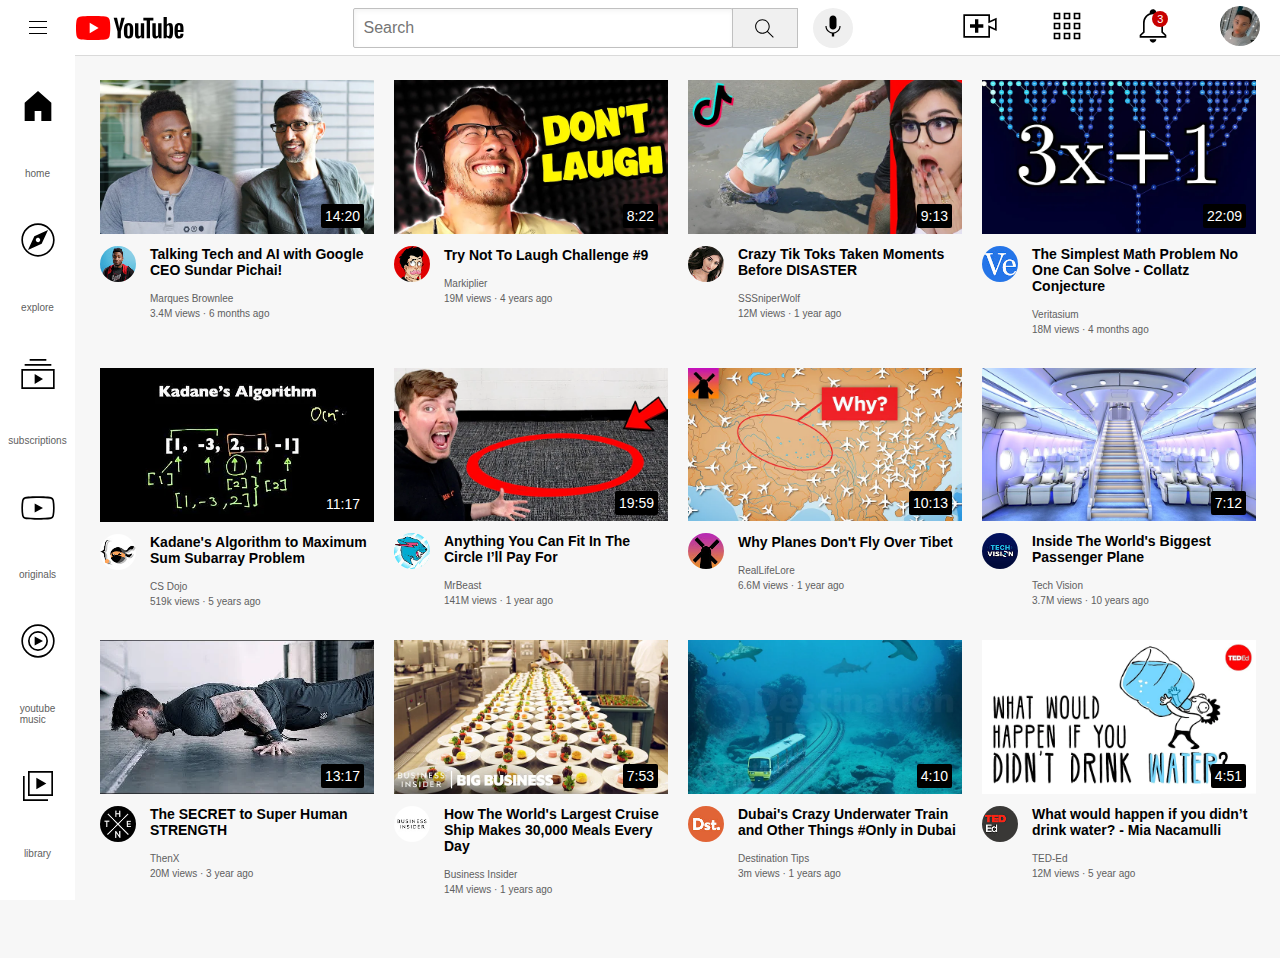
==== index.html @ a5899393 "Rename youtube.html to index.html" ====
<!DOCTYPE html>
<html>
    <head>
        <title>youtube.com clone</title>
        <link rel="stylesheet" href="styles/video.css">
        <link rel="stylesheet" href="styles/header.css">
        <link rel="stylesheet" href="styles/general.css">
        <link rel="stylesheet" href="styles/sidebar.css">
    </head>
    <body>
        <header class="header"> 
            <div class="left-section">
                <img class="hamburger" src="icons/hamburger-menu.svg">
            <img class="youtube-logo" src="icons/youtube-logo.svg">
        </div>
            <div class="middle-section">
                <input class="search-bar" type="text" placeholder="Search">
                <button class="search-button">
                    <img class="search-icon" src="icons/search.svg">
                    <div class="tooltip">Search</div>
                </button>
                <button class="voice-button">
                    <img src="icons/voice-search-icon.svg">
                    <div class="tooltip">voice button</div>
                </button>
            </div>
            <div class="right-section">
                <div class="upload-button">
                    <img class="upload" src="icons/upload.svg">
                </div>
                <div class="youtube-apps-button">
                    <img class="youtube-apps" src="icons/youtube-apps.svg">
                </div>
                <div class="notifications-container">
                        <img class="notifications" src="icons/notifications.svg">
                        <div class="number-3">3</div>
                </div>
                <div class="my-channel-button">
                    <img class="my-channel" src="Snapchat-1374532952.jpg">
                </div>  
            </div>
        </header>

        <nav class="sidebar">
                <img class="home-icon" src="icons/homw.svg">
                <p class="p">home</p>
                <img class="home-icon" src="icons/explore.svg">
                <p class="p">explore</p>
                <img class="home-icon" src="icons/subscriptions.svg">
                <p class="p">subscriptions</p>
                <img class="home-icon" src="icons/originals.svg">
                <p class="p">originals</p>
                <img class="home-icon" src="icons/youtube-music.svg">
                <p class="p">youtube<br/>music</p>
                <img class="home-icon" src="icons/library.svg">
                <p class="p">library</p>
        </nav>
<main><section class="video-grid-container">
    <div class="video-preview">
        <div class="video-row">
            <a href="https://www.youtube.com/watch?v=n2RNcPRtAiY">
                <img class="thumbnail1" src="thumbnails/thumbnail-1.webp">
            <div class="video-time">14:20</div>
            </a>
        </div>
        <div class="video-info-grid">
            <div class="channel-picture">
                <img class="profile-picture" src="channel/channel-1.jpeg">
            </div>
            <div class="video-info">
                <p class="video-title">
                    Talking Tech and AI with Google CEO Sundar Pichai!
                </p>
                <p class="video-author">
                 Marques Brownlee
                </p>
                <p class="video-stats">
                    3.4M views &#183; 6 months ago
                </p>
            </div>
        </div>
</div>


<div class="video-preview">
    <div class="video-row">
        <a href="https://www.youtube.com/watch?v=mP0RAo9SKZk">
            <img class="thumbnail1" src="thumbnails/thumbnail-2.webp">
        <div class="video-time">8:22</div>
        </a>
    </div>
    <div class="video-info-grid">
        <div class="channel-picture">
            <img class="profile-picture" src="channel/channel-2.jpeg">
        </div>
        <div class="video-info">
            <p class="video-title">
                Try Not To Laugh Challenge #9
            </p>
            <p class="video-author">
             Markiplier
            </p>
            <p class="video-stats">
                19M views &#183; 4 years ago
            </p>
        </div>
    </div>
</div>
<div class="video-preview">
<div class="video-row">
    <a href="https://www.youtube.com/watch?v=FgjPQQeTh1w">
        <img class="thumbnail1" src="thumbnails/thumbnail-3.webp">
    <div class="video-time">9:13</div>
    </a>
</div>
<div class="video-info-grid">
    <div class="channel-picture">
        <img class="profile-picture" src="channel/channel-3.jpeg">
    </div>
    <div class="video-info">
        <p class="video-title">
            Crazy Tik Toks Taken Moments Before DISASTER
        </p>
        <p class="video-author">
            SSSniperWolf
        </p>
        <p class="video-stats">
            12M views &#183; 1 year ago
        </p>
    </div>
</div>
</div>
<div class="video-preview">
    <div class="video-row">
        <a href="https://www.youtube.com/watch?v=094y1Z2wpJg">
            <img class="thumbnail1" src="thumbnails/thumbnail-4.webp">
            <div class="video-time">22:09</div>
        </a>
    </div>
    <div class="video-info-grid">
        <div class="channel-picture">
            <img class="profile-picture" src="channel/channel-4.jpeg">
        </div>
        <div class="video-info">
            <p class="video-title">
        The Simplest Math Problem No One Can Solve - Collatz Conjecture
            </p>
            <p class="video-author">
                Veritasium
            </p>
            <p class="video-stats">
                18M views &#183; 4 months ago
            </p>
        </div>
    </div>
</div>


<div class="video-preview">
<div class="video-row">
    <a href="https://www.youtube.com/watch?v=86CQq3pKSUw">
        <img class="thumbnail1" src="thumbnails/thumbnail-5.webp">
    <div class="video-time">11:17</div>
    </a>
</div>
<div class="video-info-grid">
    <div class="channel-picture">
        <img class="profile-picture" src="channel/channel-5.jpeg">
    </div>
    <div class="video-info">
        <p class="video-title">
        Kadane's Algorithm to Maximum Sum Subarray Problem
        </p>
        <p class="video-author">
            CS Dojo
        </p>
        <p class="video-stats">
            519k views &#183; 5 years ago
        </p>
    </div>
</div>
</div>

<div class="video-preview">
<div class="video-row">
    <a href="https://www.youtube.com/watch?v=yXWw0_UfSFg">
        <img class="thumbnail1" src="thumbnails/thumbnail-6.webp">
<div class="video-time">19:59</div>
    </a>
</div>
<div class="video-info-grid">
<div class="channel-picture">
    <img class="profile-picture" src="channel/channel-6.jpeg">
</div>
<div class="video-info">
    <p class="video-title">
        Anything You Can Fit In The Circle I’ll Pay For
    </p>
    <p class="video-author">
        MrBeast
    </p>
    <p class="video-stats">
        141M views &#183; 1 year ago
    </p>
</div>
</div>
</div>

<div class="video-preview">
<div class="video-row">
    <a href="https://www.youtube.com/watch?v=fNVa1qMbF9Y">
        <img class="thumbnail1" src="thumbnails/thumbnail-7.webp">
<div class="video-time">10:13</div>
    </a>
</div>
<div class="video-info-grid">
<div class="channel-picture">
    <img class="profile-picture" src="channel/channel-7.jpeg">
</div>
<div class="video-info">
    <p class="video-title">
        Why Planes Don't Fly Over Tibet
    </p>
    <p class="video-author">
        RealLifeLore
    </p>
    <p class="video-stats">
        6.6M views &#183; 1 year ago
    </p>
</div>
</div>
</div>


<div class="video-preview">
<div class="video-row">
    <a href="https://www.youtube.com/watch?v=lFm4EM1juls">
        <img class="thumbnail1" src="thumbnails/thumbnail-8.webp">
<div class="video-time">7:12</div>
    </a>
</div>
<div class="video-info-grid">
<div class="channel-picture">
<img class="profile-picture" src="channel/channel-8.jpeg">
</div>
<div class="video-info">
<p class="video-title">
    Inside The World's Biggest Passenger Plane
</p>
<p class="video-author">
    Tech Vision
</p>
<p class="video-stats">
    3.7M views &#183; 10 years ago
</p>
</div>
</div>
</div>
<div class="video-preview">
<div class="video-row">
    <a href="https://www.youtube.com/watch?v=ixmxOlcrlUc">
        <img class="thumbnail1" src="thumbnails/thumbnail-9.webp">
<div class="video-time">13:17</div>
    </a>
</div>
<div class="video-info-grid">
<div class="channel-picture">
<img class="profile-picture" src="channel/channel-9.jpeg">
</div>
<div class="video-info">
<p class="video-title">
    The SECRET to Super Human STRENGTH
</p>
<p class="video-author">
    ThenX
</p>
<p class="video-stats">
20M views &#183; 3 year ago
</p>
</div>
</div>
</div>
<div class="video-preview">
<div class="video-row">
    <a href="https://www.youtube.com/watch?v=R2vXbFp5C9o">
        <img class="thumbnail1" src="thumbnails/thumbnail-10.webp">
<div class="video-time">7:53</div>
    </a>
</div>
<div class="video-info-grid">
<div class="channel-picture">
<img class="profile-picture" src="channel/channel-10.jpeg">
</div>
<div class="video-info">
<p class="video-title">
    How The World's Largest Cruise Ship Makes 30,000 Meals Every Day
</p>
<p class="video-author">
    Business Insider
</p>
<p class="video-stats">
    14M views &#183; 1 years ago
</p>
</div>
</div>
</div>


<div class="video-preview">
<div class="video-row">
    <a href="https://www.youtube.com/watch?v=0nZuYyXET3s">
        <img class="thumbnail1" src="thumbnails/thumbnail-11.webp">
<div class="video-time">4:10</div>
    </a>
</div>
<div class="video-info-grid">
<div class="channel-picture">
<img class="profile-picture" src="channel/channel-11.jpeg">
</div>
<div class="video-info">
<p class="video-title">
    Dubai's Crazy Underwater Train and Other Things #Only in Dubai
</p>
<p class="video-author">
    Destination Tips
</p>
<p class="video-stats">
3m views &#183; 1 years ago
</p>
</div>
</div>
</div>
<div class="video-preview">
<div class="video-row">
    <a href="https://www.youtube.com/watch?v=9iMGFqMmUFs">
        <img class="thumbnail1" src="thumbnails/thumbnail-12.webp">
<div class="video-time">4:51</div>
    </a>
</div>
<div class="video-info-grid">
<div class="channel-picture">
<img class="profile-picture" src="channel/channel-12.jpeg">
</div>
<div class="video-info">
<p class="video-title">
    What would happen if you didn’t drink water? - Mia Nacamulli
</p>
<p class="video-author">
    TED-Ed
</p>
<p class="video-stats">
12M views &#183; 5 year ago
</p>
</div>
</div>
</div>
</section>
</main>
    </body>
</html>
---- styles/video.css ----
.thumbnail1{
    width: 100%;  
}

.video-row{
    position:relative;
    margin-bottom: 8px;
}

.video-time{
    position:absolute;
    color:white;
    background-color: black;
    bottom: 10px;
    right:10px;
    font-family:Roboto,Arial;
    font-size:14px;
    font-weight: 500;
    padding: 4px;
    border-radius: 2px;
}

.video-title{
    display:inline-block;
    margin-top: 0 ;
    font-weight:bold;
    color: black;
    margin-bottom: 10px;
    font-size: 14px;
}



.video-author{
    display:inline-block;
    margin-top: 0;
    margin-bottom: 0;
}

.video-info{
    margin-bottom: 3px;
}

.video-info-grid{
    display:grid;
    grid-template-columns: 50px 1fr;
}
.channel-picture{
    vertical-align: top;
}

.profile-picture{
    width:36px;
    border-radius: 25px;
}

.video-stats{
    margin-top: 2px;
}
.video-grid-container{
    display:grid;
    grid-template-columns:1fr 1fr 1fr 1fr;
    column-gap: 20px;
    row-gap: 20px;
}

@media(max-width:900px) {
    .video-grid-container{
    grid-template-columns:1fr 1fr 
}}
---- styles/header.css ----
.header{
    height:55px;
    position:fixed;
    top:0;
    left:0;
    right:0;
    display:flex;
    flex-direction:row;
    justify-content: space-between;
    background-color: white;
    border-bottom-width: 1px;
    border-bottom-style: solid;
    border-bottom-color: rgb(218, 218, 218);
    z-index: 10;
}

.left-section{
    width: 210px;
    align-items: center;
    display:flex;
    justify-content: space-evenly;

}

.hamburger{
    height: 24px;
    cursor: pointer;
}

.youtube-logo{
    height:24px;
    cursor: pointer;
}


.middle-section{
    flex:1;
    margin-left: 70px;
    margin-right: 35px;
    max-width: 500px;
    display:flex;
    align-items: center;
    justify-content: center;
}

.search-bar{
    height:36px;
    flex:1;
    padding-left: 10px;
    font-size: 16px;
    border-width: 1px;
    border-style: solid;
    border-color: rgb(192, 192, 192);
    border-radius: 2px;
    box-shadow: inset 1px 2px 5px rgba(0, 0, 0, 0.05);
    width: 0;
}

.search-bar::placeholder{
    font-family: roboto,Arial;
    font-size: 16px;
}



.search-button{
    height:40px;
    width: 66px;
    cursor:pointer;
    border: 1px solid rgb(192, 192, 192);
    background-color: rgb(240, 240, 240);
    margin-left: -1px;
    margin-right: 10px;
    position: relative;
}

.search-button .tooltip{
    color: white;
    background-color: gray;
    border-radius: 2px;
    padding: 5px;
    position:absolute;
    bottom:-35px;
    opacity:0;
    transition:1s;
    pointer-events: none;
}

.search-button:hover .tooltip{
    opacity:1;
}

.search-icon{
    height:25px;
    margin-top: 4px;
}

.voice-button{
    width:40px;
    height: 40px;
    border: none;
    border-radius: 20px;
    margin-left: 5px;
    cursor:pointer;
    position:relative;
}

.voice-button .tooltip{
    color:#ffff;
    background-color: gray;
    padding:5px 5px;
    width:80px;
    opacity:0;
    transition:1s;
    pointer-events: none;
    bottom:-35px;
    position:absolute;
    height:20px;
    border-radius: 2px;
    
}

.voice-button:hover .tooltip{
    opacity:1;

}

.right-section{
    width:300px;
    display:flex;
    justify-content: space-between;
    align-items: center;
    margin-right: 20px;
    flex-shrink: 0;
}

.upload{
    height:40px;
    cursor: pointer;
}

.youtube-apps{
    height:40px;
    cursor: pointer;
}

.notifications{
    height:40px;
    cursor: pointer;
}
.notifications-container{
    position: relative;
}

.number-3{
    background-color:rgb(200, 0, 0);
    color:white;
    position:absolute;
    top:5px;
    right:5px;
    padding: 2px 5px;
    border-radius: 15px;
    font-family: Roboto, Arial;
    font-size: 11px;
    cursor:pointer;
}

.my-channel{
    height:40px;
    cursor: pointer;
}


.upload-button,
.youtube-apps-button,
.notifications-button,
.my-channel-button{
    border:none;
    background-color: white;

}

.my-channel{
    border-radius: 37px;
}
---- styles/general.css ----
p{
    font-family: Roboto,Arial;
    color: rgb(96, 96, 96);
    font-size: 10px;
    width:100%;}

    body{
        margin: 0;
        padding-top: 80px;
        padding-left: 100px;
        padding-right:24px ;
        padding-bottom: 50px;
        background-color: rgb(247, 247, 247);
    }
---- styles/sidebar.css ----
.sidebar{
    position:fixed;
    left:0;
    bottom:0;
    top:55px;
    background-color: white;
    width:75px;
    display:flex;
    flex-direction:column;
    justify-content: space-evenly;
    align-items: center;
    border-right-color: rgb(218, 218, 218);
    z-index: 200;
}

.home-icon{
    width:40px ;
    cursor: pointer;
}

.p{
    display: flex;
    flex-direction: column;
    align-items: center;
    cursor: pointer;
}
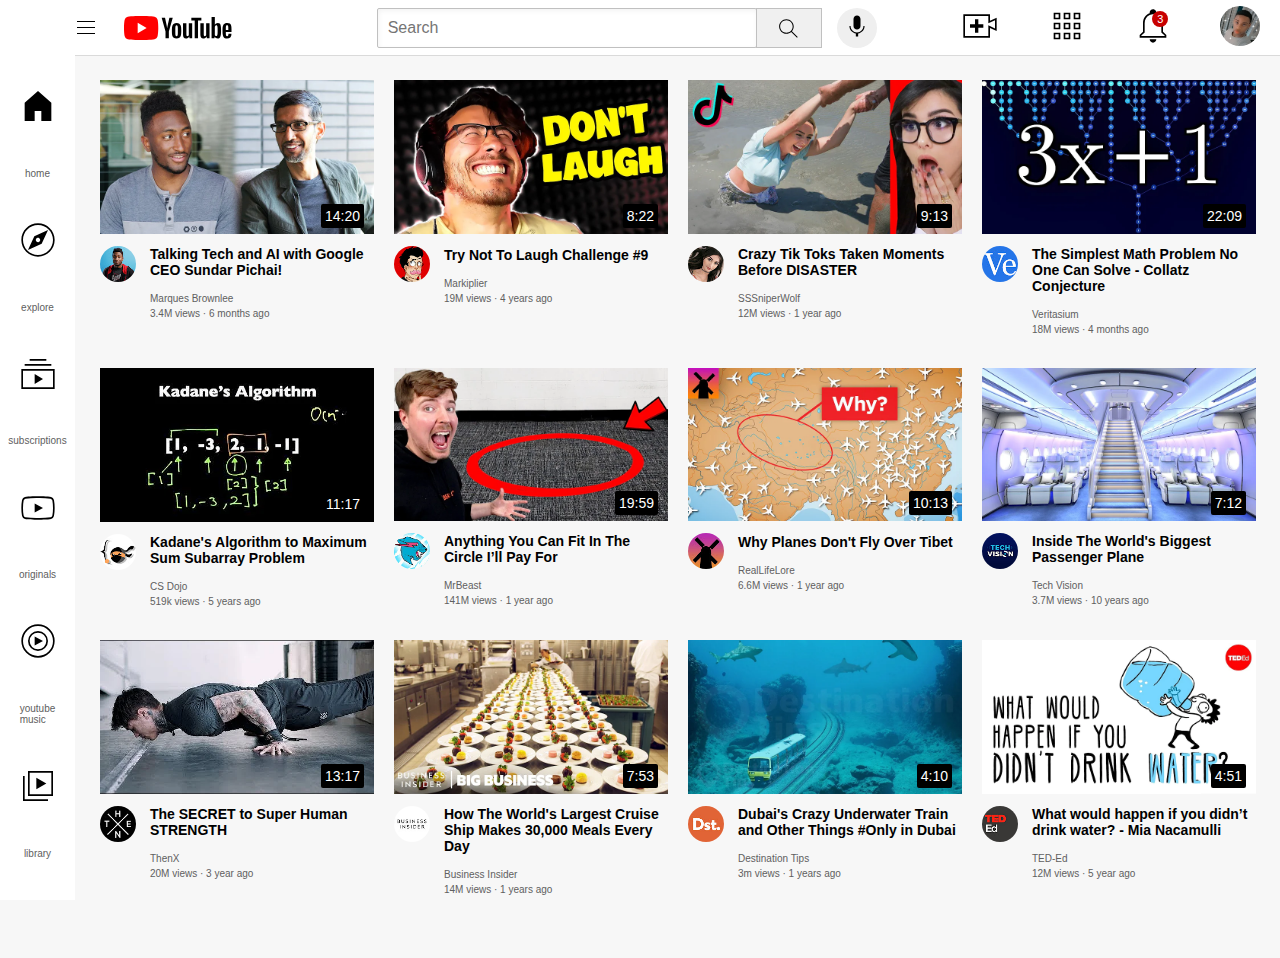
==== commit 24678f56: "Update index.html" ====
--- a/index.html
+++ b/index.html
@@ -8,7 +8,21 @@
         <link rel="stylesheet" href="styles/sidebar.css">
     </head>
     <body>
-        <header class="header"> 
+        <header class="header">
+            <script async src="https://pagead2.googlesyndication.com/pagead/js/adsbygoogle.js?client=ca-pub-8945929064076118"
+     crossorigin="anonymous"></script>
+<!-- header -->
+<ins class="adsbygoogle"
+     style="display:block"
+     data-ad-client="ca-pub-8945929064076118"
+     data-ad-slot="2080791016"
+     data-ad-format="auto"
+     data-full-width-responsive="true"></ins>
+<script>
+     (adsbygoogle = window.adsbygoogle || []).push({});
+</script>
+            <script async src="https://pagead2.googlesyndication.com/pagead/js/adsbygoogle.js?client=ca-pub-8945929064076118"
+     crossorigin="anonymous"></script>
             <div class="left-section">
                 <img class="hamburger" src="icons/hamburger-menu.svg">
             <img class="youtube-logo" src="icons/youtube-logo.svg">
